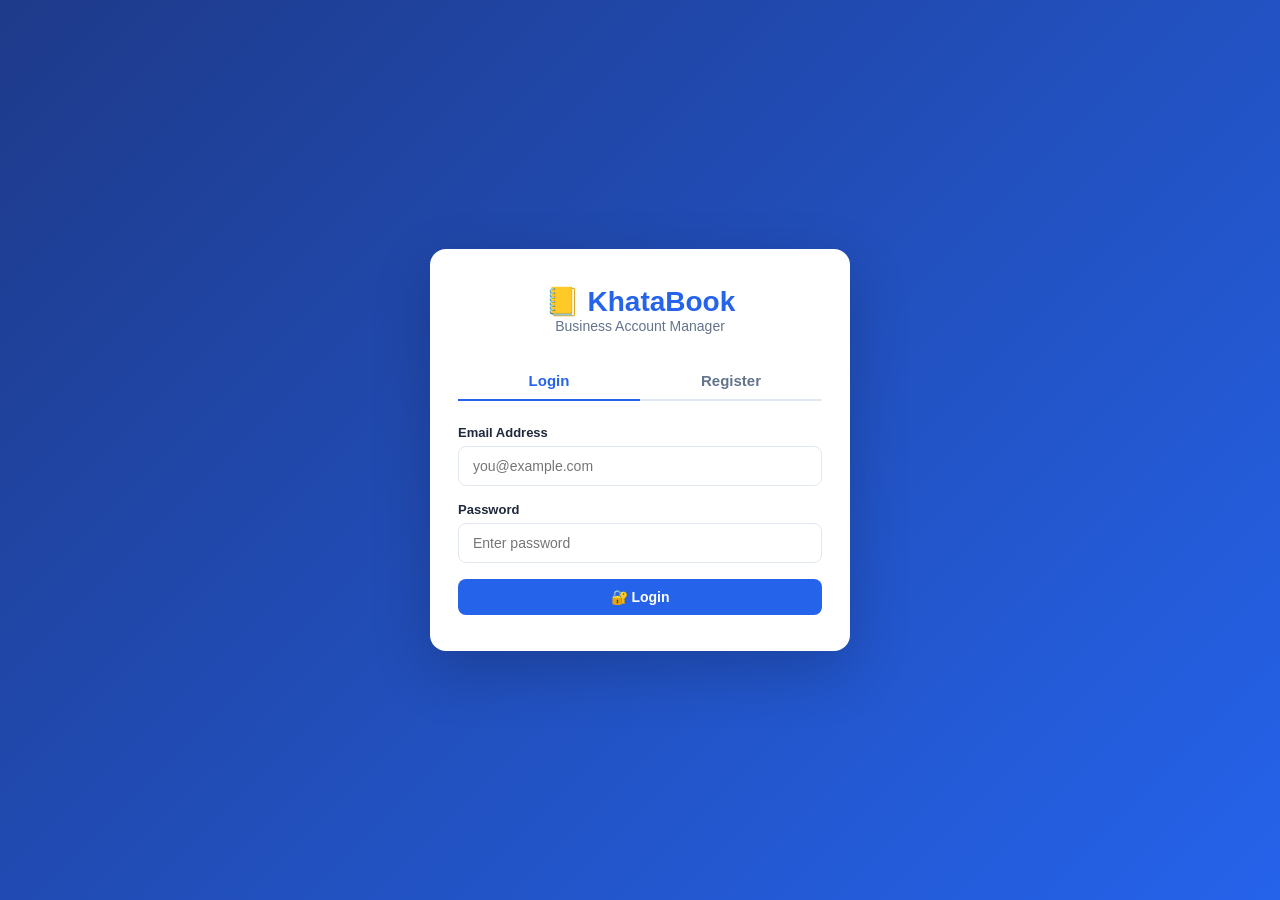
==== customers.html @ f9406e2f "Add files via upload" ====
<!DOCTYPE html>
<html lang="en">
<head>
  <meta charset="UTF-8"/>
  <meta name="viewport" content="width=device-width, initial-scale=1.0"/>
  <title>Customers – KhataBook</title>
  <link rel="stylesheet" href="styles.css"/>
</head>
<body>
<div class="sidebar-overlay" id="sidebarOverlay"></div>
<div class="layout">
  <aside class="sidebar" id="sidebar"></aside>
  <div class="main">
    <div class="topbar">
      <div style="display:flex;align-items:center;gap:10px">
        <button class="hamburger" id="hamburger">☰</button>
        <h1>👥 Customers</h1>
      </div>
      <button class="btn btn-primary btn-sm" onclick="openModal()">+ Add</button>
    </div>
    <div class="page-content">

      <div class="stats-grid" id="custStats"></div>

      <!-- Export -->
      <div class="export-bar">
        <button class="btn btn-outline btn-sm" onclick="doExportCSV()">📥 Export CSV</button>
        <button class="btn btn-outline btn-sm" onclick="doExportPDF()">🖨️ Print / PDF</button>
      </div>

      <!-- Filters -->
      <div class="filter-bar">
        <input type="text" id="searchFilter" oninput="renderCards()" placeholder="🔍 Search name / phone..." style="flex:1;min-width:160px"/>
        <select id="dateRange" onchange="renderCards()">
          <option value="all">All Time</option>
          <option value="7d">Last 7 Days</option>
          <option value="30d">Last 30 Days</option>
          <option value="month">This Month</option>
        </select>
        <select id="sortFilter" onchange="renderCards()">
          <option value="name">Sort: Name</option>
          <option value="date">Sort: Date</option>
          <option value="balance">Sort: Balance</option>
          <option value="score">Sort: Credit Score</option>
        </select>
      </div>

      <div id="custGrid" style="display:grid;grid-template-columns:repeat(auto-fill,minmax(280px,1fr));gap:14px"></div>
    </div>
  </div>
</div>
<nav class="bottom-nav" id="bottomNav"></nav>

<!-- Add/Edit Modal -->
<div class="modal-overlay hidden" id="modalOverlay">
  <div class="modal">
    <div class="modal-header">
      <h3 id="modalTitle">Add Customer</h3>
      <button class="modal-close" onclick="closeModal()">×</button>
    </div>
    <div class="form-group"><label>Full Name *</label><input type="text" id="fName" placeholder="Customer name"/></div>
    <div class="form-group"><label>Phone *</label><input type="tel" id="fPhone" placeholder="Mobile number"/></div>
    <div class="form-group"><label>Email</label><input type="email" id="fEmail" placeholder="email@example.com"/></div>
    <div class="form-group"><label>Address</label><textarea id="fAddress" rows="2" placeholder="Full address..."></textarea></div>
    <div class="form-group"><label>Opening Balance (₹)</label><input type="number" id="fBalance" placeholder="0" value="0"/></div>
    <div class="form-group">
      <label>Balance Type</label>
      <select id="fBalType">
        <option value="credit">Credit (Customer owes you)</option>
        <option value="debit">Debit (You owe customer)</option>
      </select>
    </div>
    <div class="form-group"><label>Notes</label><textarea id="fNote" rows="2" placeholder="Any remarks..."></textarea></div>
    <div style="display:flex;gap:10px;justify-content:flex-end">
      <button class="btn btn-outline" onclick="closeModal()">Cancel</button>
      <button class="btn btn-primary" onclick="saveCustomer()">Save</button>
    </div>
  </div>
</div>

<!-- View Modal -->
<div class="modal-overlay hidden" id="viewModalOverlay">
  <div class="modal" style="max-width:540px">
    <div class="modal-header">
      <h3>👤 Customer Details</h3>
      <button class="modal-close" onclick="closeViewModal()">×</button>
    </div>
    <div id="viewContent"></div>
  </div>
</div>

<script src="app.js"></script>
<script>
Auth.guard();
renderSidebar('customers.html');

let editId = null;
function getCustomers() { return DB.get('customers') || []; }

function openModal(id = null) {
  editId = id;
  document.getElementById('modalTitle').textContent = id ? 'Edit Customer' : 'Add Customer';
  if (id) {
    const c = getCustomers().find(c => c.id === id);
    document.getElementById('fName').value = c.name;
    document.getElementById('fPhone').value = c.phone;
    document.getElementById('fEmail').value = c.email || '';
    document.getElementById('fAddress').value = c.address || '';
    document.getElementById('fBalance').value = c.balance;
    document.getElementById('fBalType').value = c.balType;
    document.getElementById('fNote').value = c.note || '';
  } else {
    ['fName','fPhone','fEmail','fAddress','fNote'].forEach(i => document.getElementById(i).value = '');
    document.getElementById('fBalance').value = '0';
    document.getElementById('fBalType').value = 'credit';
  }
  document.getElementById('modalOverlay').classList.remove('hidden');
}
function closeModal() { document.getElementById('modalOverlay').classList.add('hidden'); editId = null; }

function saveCustomer() {
  const name = document.getElementById('fName').value.trim();
  const phone = document.getElementById('fPhone').value.trim();
  const email = document.getElementById('fEmail').value.trim();
  const address = document.getElementById('fAddress').value.trim();
  const balance = parseFloat(document.getElementById('fBalance').value) || 0;
  const balType = document.getElementById('fBalType').value;
  const note = document.getElementById('fNote').value.trim();
  if (!name || !phone) return alert('Name and phone are required.');
  let customers = getCustomers();
  if (editId) {
    customers = customers.map(c => c.id === editId ? { ...c, name, phone, email, address, balance, balType, note } : c);
  } else {
    customers.push({ id: uid(), name, phone, email, address, balance, balType, note, createdAt: new Date().toISOString() });
  }
  DB.set('customers', customers);
  closeModal();
  renderAll();
}

function deleteCustomer(id) {
  if (!confirm('Delete this customer?')) return;
  DB.set('customers', getCustomers().filter(c => c.id !== id));
  renderAll();
}

function openViewModal(id) {
  const c = getCustomers().find(c => c.id === id);
  const loans = (DB.get('loans') || []).filter(l => l.name.toLowerCase() === c.name.toLowerCase());
  const cs = calcCreditScore(c.id, c.name);

  document.getElementById('viewContent').innerHTML = `
    <div style="display:flex;align-items:center;gap:14px;margin-bottom:18px">
      <div style="width:56px;height:56px;border-radius:50%;background:var(--primary);display:flex;align-items:center;justify-content:center;font-size:22px;color:#fff;font-weight:700;flex-shrink:0">${c.name[0].toUpperCase()}</div>
      <div>
        <div style="font-size:19px;font-weight:700">${c.name}</div>
        <div style="color:var(--muted);font-size:13px">📞 ${c.phone}</div>
        ${c.email?`<div style="color:var(--muted);font-size:12px">✉️ ${c.email}</div>`:''}
      </div>
    </div>
    <div style="display:grid;grid-template-columns:1fr 1fr 1fr;gap:10px;margin-bottom:16px">
      <div style="background:var(--bg);padding:12px;border-radius:8px;text-align:center">
        <div style="font-size:11px;color:var(--muted)">Balance</div>
        <div style="font-size:16px;font-weight:700;color:${c.balType==='credit'?'var(--success)':'var(--danger)'}">${fmt(c.balance)}</div>
        <div style="font-size:10px;color:var(--muted)">${c.balType==='credit'?'Owes you':'You owe'}</div>
      </div>
      <div style="background:var(--bg);padding:12px;border-radius:8px;text-align:center">
        <div style="font-size:11px;color:var(--muted)">Loans</div>
        <div style="font-size:16px;font-weight:700;color:var(--primary)">${loans.length}</div>
        <div style="font-size:10px;color:var(--muted)">Records</div>
      </div>
      <div style="background:var(--bg);padding:12px;border-radius:8px;text-align:center">
        <div style="font-size:11px;color:var(--muted)">Credit Score</div>
        <div style="font-size:16px;font-weight:700;color:${cs.color}">${cs.score}</div>
        <div style="font-size:10px;color:${cs.color}">${cs.label}</div>
      </div>
    </div>
    ${c.address?`<div style="margin-bottom:12px;font-size:13px">📍 ${c.address}</div>`:''}
    ${c.note?`<div style="margin-bottom:12px;background:var(--bg);padding:10px;border-radius:8px;font-size:13px">📝 ${c.note}</div>`:''}
    ${loans.length?`
      <div style="font-weight:600;margin-bottom:8px;font-size:13px">🏦 Loan History</div>
      ${loans.map(l=>`<div style="display:flex;justify-content:space-between;padding:8px;background:var(--bg);border-radius:6px;margin-bottom:6px;font-size:13px">
        <span>${l.direction==='given'?'📤':'📥'} ${new Date(l.date).toLocaleDateString('en-IN')}</span>
        <span style="font-weight:600">${fmt(l.amount)}</span>
      </div>`).join('')}`:''}
    <div style="display:flex;gap:8px;margin-top:16px;flex-wrap:wrap">
      <button class="btn btn-primary btn-sm" onclick="closeViewModal();openModal('${c.id}')">✏️ Edit</button>
      ${c.phone?`<button class="btn btn-sm" style="background:#25d366;color:#fff" onclick="sendWhatsApp('${c.phone}','${c.name}',${c.balance})">💬 WhatsApp</button>`:''}
      <button class="btn btn-danger btn-sm" onclick="closeViewModal();deleteCustomer('${c.id}')">🗑️ Delete</button>
    </div>`;
  document.getElementById('viewModalOverlay').classList.remove('hidden');
}
function closeViewModal() { document.getElementById('viewModalOverlay').classList.add('hidden'); }

function doExportCSV() {
  const customers = getCustomers();
  exportCSV(
    ['Name','Phone','Email','Balance','Balance Type','Address','Note'],
    customers.map(c => [c.name, c.phone, c.email||'', c.balance, c.balType, c.address||'', c.note||'']),
    'customers.csv'
  );
}

function doExportPDF() {
  const customers = getCustomers();
  const rows = customers.map(c => `<tr>
    <td>${c.name}</td><td>${c.phone}</td>
    <td>₹${Number(c.balance).toLocaleString('en-IN')}</td>
    <td>${c.balType}</td>
    <td>${calcCreditScore(c.id,c.name).label}</td>
  </tr>`).join('');
  exportPDF('Customers Report', `<table><thead><tr><th>Name</th><th>Phone</th><th>Balance</th><th>Type</th><th>Credit</th></tr></thead><tbody>${rows}</tbody></table>`);
}

function renderStats() {
  const customers = getCustomers();
  const totalCredit = customers.filter(c=>c.balType==='credit').reduce((s,c)=>s+c.balance,0);
  const totalDebit = customers.filter(c=>c.balType==='debit').reduce((s,c)=>s+c.balance,0);
  document.getElementById('custStats').innerHTML = `
    <div class="stat-card"><div class="stat-icon blue">👥</div><div><div class="stat-label">Total Customers</div><div class="stat-value blue">${customers.length}</div></div></div>
    <div class="stat-card"><div class="stat-icon green">💰</div><div><div class="stat-label">Total Receivable</div><div class="stat-value green">${fmt(totalCredit)}</div></div></div>
    <div class="stat-card"><div class="stat-icon red">💸</div><div><div class="stat-label">Total Payable</div><div class="stat-value red">${fmt(totalDebit)}</div></div></div>`;
}

function renderCards() {
  const search = document.getElementById('searchFilter').value.toLowerCase();
  const sort = document.getElementById('sortFilter').value;
  const range = document.getElementById('dateRange').value;
  let customers = filterByDateRange(getCustomers(), 'createdAt', range)
    .filter(c => c.name.toLowerCase().includes(search) || c.phone.includes(search));

  if (sort === 'name') customers.sort((a,b) => a.name.localeCompare(b.name));
  else if (sort === 'date') customers.sort((a,b) => new Date(b.createdAt)-new Date(a.createdAt));
  else if (sort === 'balance') customers.sort((a,b) => b.balance-a.balance);
  else if (sort === 'score') customers.sort((a,b) => calcCreditScore(b.id,b.name).score - calcCreditScore(a.id,a.name).score);

  document.getElementById('custGrid').innerHTML = customers.length
    ? customers.map(c => {
        const cs = calcCreditScore(c.id, c.name);
        return `<div class="card" style="cursor:pointer" onclick="openViewModal('${c.id}')">
          <div class="card-body">
            <div style="display:flex;align-items:center;gap:12px;margin-bottom:12px">
              <div style="width:42px;height:42px;border-radius:50%;background:var(--primary);display:flex;align-items:center;justify-content:center;font-size:17px;color:#fff;font-weight:700;flex-shrink:0">${c.name[0].toUpperCase()}</div>
              <div style="flex:1;min-width:0">
                <div style="font-weight:700;font-size:14px;white-space:nowrap;overflow:hidden;text-overflow:ellipsis">${c.name}</div>
                <div style="color:var(--muted);font-size:12px">📞 ${c.phone}</div>
              </div>
              <span class="badge ${c.balType==='credit'?'badge-green':'badge-red'}">${c.balType==='credit'?'Credit':'Debit'}</span>
            </div>
            <div style="display:flex;justify-content:space-between;align-items:flex-end">
              <div>
                <div style="font-size:11px;color:var(--muted)">${c.balType==='credit'?'Owes You':'You Owe'}</div>
                <div style="font-size:17px;font-weight:700;color:${c.balType==='credit'?'var(--success)':'var(--danger)'}">${fmt(c.balance)}</div>
              </div>
              <div style="text-align:right">
                <div style="font-size:10px;color:var(--muted)">Credit Score</div>
                <div style="font-size:13px;font-weight:700;color:${cs.color}">${cs.score} · ${cs.label}</div>
                <div class="score-bar" style="width:80px"><div class="score-fill" style="width:${cs.score}%;background:${cs.color}"></div></div>
              </div>
            </div>
            <div style="display:flex;gap:6px;margin-top:10px" onclick="event.stopPropagation()">
              ${c.phone?`<button class="btn btn-sm" style="background:#25d366;color:#fff;flex:1" onclick="sendWhatsApp('${c.phone}','${c.name}',${c.balance})">💬</button>`:''}
              <button class="btn btn-outline btn-sm" style="flex:1" onclick="openModal('${c.id}')">✏️ Edit</button>
              <button class="btn btn-danger btn-sm" onclick="deleteCustomer('${c.id}')">🗑️</button>
            </div>
          </div>
        </div>`;
      }).join('')
    : '<div style="grid-column:1/-1;text-align:center;color:var(--muted);padding:40px">No customers found.</div>';
}

function renderAll() { renderStats(); renderCards(); }
renderAll();
</script>
</body>
</html>
---- styles.css ----
* { margin: 0; padding: 0; box-sizing: border-box; }

:root {
  --primary: #2563eb;
  --primary-dark: #1d4ed8;
  --success: #16a34a;
  --danger: #dc2626;
  --warning: #d97706;
  --bg: #f1f5f9;
  --card: #ffffff;
  --text: #1e293b;
  --muted: #64748b;
  --border: #e2e8f0;
  --sidebar-w: 240px;
  --bottom-nav-h: 64px;
}

body { font-family: 'Segoe UI', sans-serif; background: var(--bg); color: var(--text); }

/* ── AUTH ─────────────────────────────────────────────────────── */
.auth-wrapper {
  min-height: 100vh; display: flex; align-items: center;
  justify-content: center;
  background: linear-gradient(135deg, #1e3a8a 0%, #2563eb 100%);
  padding: 16px;
}
.auth-box {
  background: var(--card); border-radius: 16px; padding: 36px 28px;
  width: 100%; max-width: 420px; box-shadow: 0 20px 60px rgba(0,0,0,0.2);
}
.auth-box .logo { text-align: center; margin-bottom: 28px; }
.auth-box .logo h1 { font-size: 28px; color: var(--primary); }
.auth-box .logo p { color: var(--muted); font-size: 14px; }
.tab-btns { display: flex; border-bottom: 2px solid var(--border); margin-bottom: 24px; }
.tab-btn {
  flex: 1; padding: 10px; border: none; background: none;
  font-size: 15px; font-weight: 600; color: var(--muted); cursor: pointer;
}
.tab-btn.active { color: var(--primary); border-bottom: 2px solid var(--primary); margin-bottom: -2px; }

/* ── FORMS ────────────────────────────────────────────────────── */
.form-group { margin-bottom: 16px; }
.form-group label { display: block; font-size: 13px; font-weight: 600; margin-bottom: 6px; }
.form-group input, .form-group select, .form-group textarea {
  width: 100%; padding: 11px 14px; border: 1.5px solid var(--border);
  border-radius: 8px; font-size: 14px; transition: border 0.2s;
  -webkit-appearance: none; appearance: none;
}
.form-group input:focus, .form-group select:focus, .form-group textarea:focus {
  outline: none; border-color: var(--primary);
}

/* ── BUTTONS ──────────────────────────────────────────────────── */
.btn {
  display: inline-flex; align-items: center; gap: 6px;
  padding: 10px 18px; border: none; border-radius: 8px;
  font-size: 14px; font-weight: 600; cursor: pointer; transition: all 0.2s;
  white-space: nowrap;
}
.btn-primary { background: var(--primary); color: #fff; }
.btn-primary:hover { background: var(--primary-dark); }
.btn-success { background: var(--success); color: #fff; }
.btn-danger { background: var(--danger); color: #fff; }
.btn-warning { background: var(--warning); color: #fff; }
.btn-outline { background: transparent; border: 1.5px solid var(--border); color: var(--text); }
.btn-outline:hover { background: var(--bg); }
.btn-full { width: 100%; justify-content: center; }
.btn-sm { padding: 6px 10px; font-size: 12px; }

/* ── LAYOUT ───────────────────────────────────────────────────── */
.layout { display: flex; min-height: 100vh; }

/* Sidebar — desktop */
.sidebar {
  width: var(--sidebar-w); background: #1e293b; color: #fff;
  display: flex; flex-direction: column;
  position: fixed; height: 100vh; z-index: 100;
  transition: transform 0.3s;
}
.sidebar-logo { padding: 22px 20px; border-bottom: 1px solid #334155; }
.sidebar-logo h2 { font-size: 20px; color: #60a5fa; }
.sidebar-logo p { font-size: 11px; color: #94a3b8; margin-top: 2px; }
.sidebar-nav { flex: 1; padding: 16px 0; overflow-y: auto; }
.nav-item {
  display: flex; align-items: center; gap: 12px;
  padding: 13px 20px; color: #94a3b8; text-decoration: none;
  font-size: 14px; font-weight: 500; transition: all 0.2s;
}
.nav-item:hover, .nav-item.active { background: #334155; color: #fff; }
.nav-item.active { border-left: 3px solid #60a5fa; }
.sidebar-footer { padding: 16px 20px; border-top: 1px solid #334155; }
.user-info { display: flex; align-items: center; gap: 10px; }
.user-avatar {
  width: 36px; height: 36px; border-radius: 50%;
  background: var(--primary); display: flex; align-items: center;
  justify-content: center; font-weight: 700; font-size: 14px; flex-shrink: 0;
}
.user-name { font-size: 13px; font-weight: 600; }
.user-email { font-size: 11px; color: #94a3b8; }
.logout-btn {
  margin-top: 10px; width: 100%; padding: 9px; background: #dc2626;
  color: #fff; border: none; border-radius: 6px; cursor: pointer; font-size: 13px; font-weight: 600;
}

/* Sidebar overlay (mobile) */
.sidebar-overlay {
  display: none; position: fixed; inset: 0;
  background: rgba(0,0,0,0.5); z-index: 99;
}
.sidebar-overlay.show { display: block; }

/* Main content */
.main { margin-left: var(--sidebar-w); flex: 1; min-width: 0; }

/* Topbar */
.topbar {
  background: var(--card); padding: 14px 24px;
  border-bottom: 1px solid var(--border);
  display: flex; align-items: center; justify-content: space-between;
  position: sticky; top: 0; z-index: 50; gap: 12px;
}
.topbar h1 { font-size: 19px; font-weight: 700; }
.topbar-right { display: flex; align-items: center; gap: 8px; }
.hamburger {
  display: none; background: none; border: none;
  font-size: 22px; cursor: pointer; padding: 4px;
}
.page-content { padding: 20px 24px; padding-bottom: 80px; }

/* ── STATS ────────────────────────────────────────────────────── */
.stats-grid {
  display: grid;
  grid-template-columns: repeat(auto-fit, minmax(180px, 1fr));
  gap: 16px; margin-bottom: 24px;
}
.stat-card {
  background: var(--card); border-radius: 12px; padding: 18px;
  border: 1px solid var(--border); display: flex; align-items: center; gap: 14px;
}
.stat-icon {
  width: 46px; height: 46px; border-radius: 12px;
  display: flex; align-items: center; justify-content: center; font-size: 20px; flex-shrink: 0;
}
.stat-icon.green { background: #dcfce7; }
.stat-icon.red { background: #fee2e2; }
.stat-icon.blue { background: #dbeafe; }
.stat-icon.orange { background: #ffedd5; }
.stat-icon.purple { background: #ede9fe; }
.stat-label { font-size: 12px; color: var(--muted); font-weight: 500; }
.stat-value { font-size: 20px; font-weight: 700; margin-top: 2px; }
.stat-value.green { color: var(--success); }
.stat-value.red { color: var(--danger); }
.stat-value.blue { color: var(--primary); }
.stat-value.orange { color: var(--warning); }
.stat-value.purple { color: #7c3aed; }

/* ── CARDS / TABLE ────────────────────────────────────────────── */
.card { background: var(--card); border-radius: 12px; border: 1px solid var(--border); overflow: hidden; }
.card-header {
  padding: 14px 18px; border-bottom: 1px solid var(--border);
  display: flex; align-items: center; justify-content: space-between; flex-wrap: wrap; gap: 8px;
}
.card-header h3 { font-size: 15px; font-weight: 700; }
.card-body { padding: 18px; }
table { width: 100%; border-collapse: collapse; }
th { padding: 10px 14px; text-align: left; font-size: 12px; font-weight: 600; color: var(--muted); background: var(--bg); }
td { padding: 11px 14px; font-size: 13px; border-top: 1px solid var(--border); vertical-align: middle; }
tr:hover td { background: #f8fafc; }

/* ── BADGES ───────────────────────────────────────────────────── */
.badge {
  display: inline-block; padding: 3px 9px; border-radius: 20px;
  font-size: 11px; font-weight: 600;
}
.badge-green { background: #dcfce7; color: #16a34a; }
.badge-red { background: #fee2e2; color: #dc2626; }
.badge-blue { background: #dbeafe; color: #2563eb; }
.badge-orange { background: #ffedd5; color: #d97706; }
.badge-purple { background: #ede9fe; color: #7c3aed; }

/* ── MODAL ────────────────────────────────────────────────────── */
.modal-overlay {
  position: fixed; inset: 0; background: rgba(0,0,0,0.5);
  display: flex; align-items: flex-end; justify-content: center; z-index: 200;
}
.modal-overlay.hidden { display: none; }
.modal {
  background: var(--card); border-radius: 20px 20px 0 0; padding: 24px 24px 32px;
  width: 100%; max-width: 520px; max-height: 92vh; overflow-y: auto;
}
.modal-header { display: flex; align-items: center; justify-content: space-between; margin-bottom: 18px; }
.modal-header h3 { font-size: 17px; font-weight: 700; }
.modal-close { background: none; border: none; font-size: 24px; cursor: pointer; color: var(--muted); line-height: 1; }

/* ── CHARTS ───────────────────────────────────────────────────── */
.charts-grid { display: grid; grid-template-columns: 1fr 1fr; gap: 16px; margin-bottom: 24px; }
.chart-card { background: var(--card); border-radius: 12px; border: 1px solid var(--border); padding: 18px; }
.chart-card h3 { font-size: 14px; font-weight: 700; margin-bottom: 14px; }
canvas { max-height: 240px; }

/* ── FILTER BAR ───────────────────────────────────────────────── */
.filter-bar { display: flex; gap: 10px; margin-bottom: 18px; flex-wrap: wrap; align-items: center; }
.filter-bar select, .filter-bar input {
  padding: 9px 12px; border: 1.5px solid var(--border);
  border-radius: 8px; font-size: 13px; background: var(--card);
}

/* ── ALERTS ───────────────────────────────────────────────────── */
.alert { padding: 10px 14px; border-radius: 8px; font-size: 13px; margin-bottom: 14px; }
.alert-error { background: #fee2e2; color: #dc2626; }
.alert-success { background: #dcfce7; color: #16a34a; }

/* ── CREDIT SCORE ─────────────────────────────────────────────── */
.score-bar { height: 8px; border-radius: 4px; background: var(--border); overflow: hidden; margin-top: 4px; }
.score-fill { height: 100%; border-radius: 4px; transition: width 0.4s; }

/* ── BOTTOM NAV (mobile only) ─────────────────────────────────── */
.bottom-nav {
  display: none;
  position: fixed; bottom: 0; left: 0; right: 0;
  height: var(--bottom-nav-h); background: #1e293b;
  z-index: 100; border-top: 1px solid #334155;
}
.bottom-nav-inner {
  display: flex; height: 100%;
}
.bottom-nav-item {
  flex: 1; display: flex; flex-direction: column; align-items: center;
  justify-content: center; gap: 3px; color: #94a3b8;
  text-decoration: none; font-size: 10px; font-weight: 600;
  transition: color 0.2s; padding: 6px 0;
}
.bottom-nav-item.active { color: #60a5fa; }
.bottom-nav-item span:first-child { font-size: 20px; }

/* ── INSIGHT CARDS ────────────────────────────────────────────── */
.insight-grid { display: grid; grid-template-columns: repeat(auto-fit, minmax(260px, 1fr)); gap: 16px; margin-bottom: 24px; }
.insight-card {
  background: var(--card); border-radius: 12px; border: 1px solid var(--border);
  padding: 16px; display: flex; flex-direction: column; gap: 8px;
}
.insight-card h4 { font-size: 13px; font-weight: 700; color: var(--muted); }
.insight-item { display: flex; justify-content: space-between; align-items: center; font-size: 13px; padding: 6px 0; border-bottom: 1px solid var(--border); }
.insight-item:last-child { border-bottom: none; }

/* ── EXPORT BUTTONS ───────────────────────────────────────────── */
.export-bar { display: flex; gap: 8px; margin-bottom: 16px; flex-wrap: wrap; }

/* ═══════════════════════════════════════════════════════════════
   RESPONSIVE — MOBILE
═══════════════════════════════════════════════════════════════ */
@media (max-width: 768px) {
  /* Hide desktop sidebar */
  .sidebar { transform: translateX(-100%); }
  .sidebar.open { transform: translateX(0); }

  /* Show hamburger */
  .hamburger { display: block; }

  /* Main takes full width */
  .main { margin-left: 0; }

  /* Show bottom nav */
  .bottom-nav { display: block; }

  /* Page content above bottom nav */
  .page-content { padding: 16px; padding-bottom: calc(var(--bottom-nav-h) + 16px); }

  /* Topbar compact */
  .topbar { padding: 12px 16px; }
  .topbar h1 { font-size: 17px; }

  /* Stats 2 columns */
  .stats-grid { grid-template-columns: 1fr 1fr; gap: 10px; }
  .stat-card { padding: 12px; gap: 10px; }
  .stat-icon { width: 38px; height: 38px; font-size: 16px; }
  .stat-value { font-size: 16px; }

  /* Charts stack */
  .charts-grid { grid-template-columns: 1fr; }

  /* Modal full bottom sheet */
  .modal { border-radius: 20px 20px 0 0; max-height: 88vh; }

  /* Table scroll */
  .table-wrap { overflow-x: auto; -webkit-overflow-scrolling: touch; }

  /* Filter bar wrap */
  .filter-bar { gap: 8px; }
  .filter-bar select, .filter-bar input { font-size: 12px; padding: 8px 10px; }

  /* Auth box */
  .auth-box { padding: 28px 20px; }

  /* Insight grid */
  .insight-grid { grid-template-columns: 1fr; }

  /* Card header wrap */
  .card-header { flex-direction: column; align-items: flex-start; }
}

@media (max-width: 400px) {
  .stats-grid { grid-template-columns: 1fr; }
  .btn-sm { padding: 5px 8px; font-size: 11px; }
}
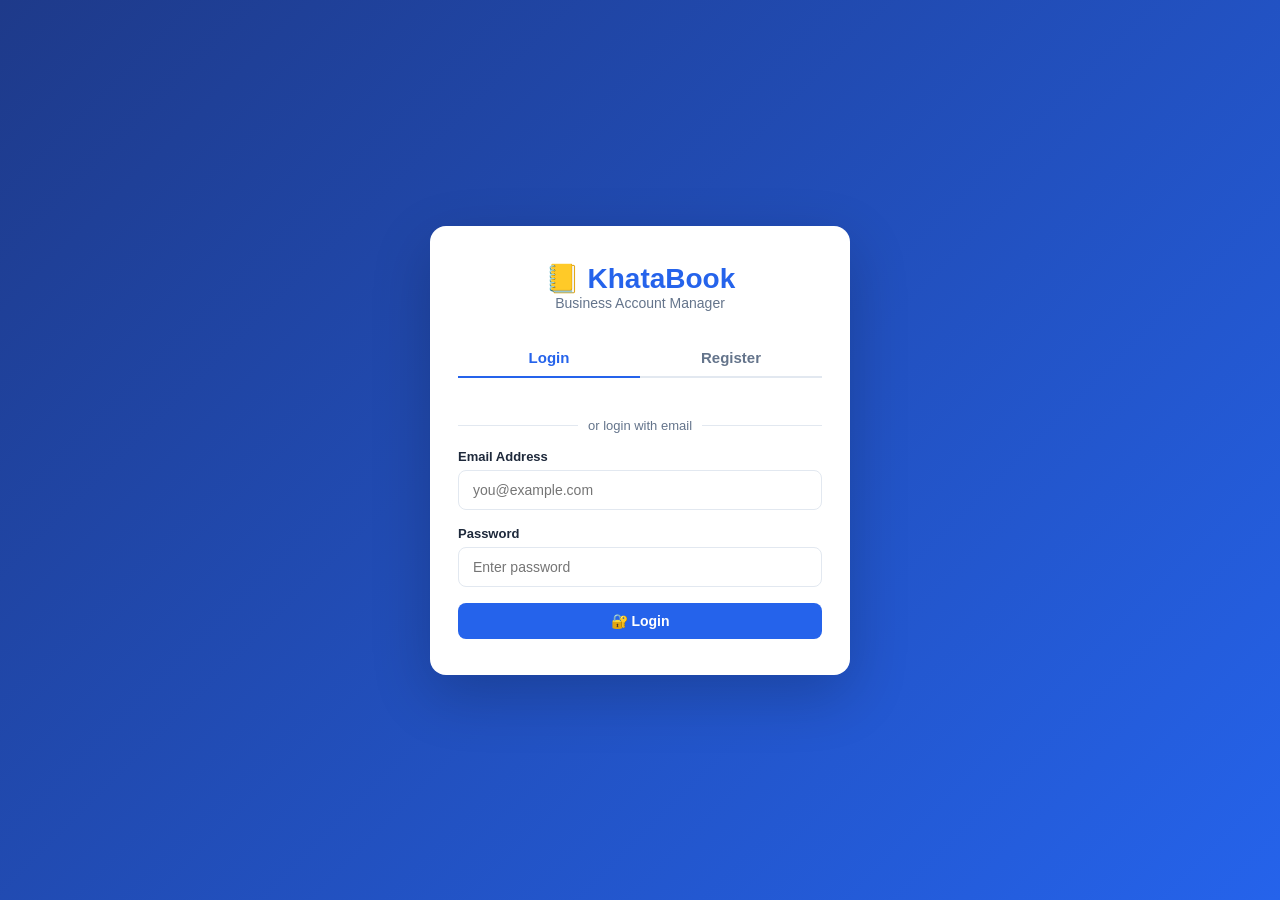
==== commit ba27753c: "Add files via upload" ====
--- a/customers.html
+++ b/customers.html
@@ -1,276 +1,277 @@
-<!DOCTYPE html>
-<html lang="en">
-<head>
-  <meta charset="UTF-8"/>
-  <meta name="viewport" content="width=device-width, initial-scale=1.0"/>
-  <title>Customers – KhataBook</title>
-  <link rel="stylesheet" href="styles.css"/>
-</head>
-<body>
-<div class="sidebar-overlay" id="sidebarOverlay"></div>
-<div class="layout">
-  <aside class="sidebar" id="sidebar"></aside>
-  <div class="main">
-    <div class="topbar">
-      <div style="display:flex;align-items:center;gap:10px">
-        <button class="hamburger" id="hamburger">☰</button>
-        <h1>👥 Customers</h1>
-      </div>
-      <button class="btn btn-primary btn-sm" onclick="openModal()">+ Add</button>
-    </div>
-    <div class="page-content">
-
-      <div class="stats-grid" id="custStats"></div>
-
-      <!-- Export -->
-      <div class="export-bar">
-        <button class="btn btn-outline btn-sm" onclick="doExportCSV()">📥 Export CSV</button>
-        <button class="btn btn-outline btn-sm" onclick="doExportPDF()">🖨️ Print / PDF</button>
-      </div>
-
-      <!-- Filters -->
-      <div class="filter-bar">
-        <input type="text" id="searchFilter" oninput="renderCards()" placeholder="🔍 Search name / phone..." style="flex:1;min-width:160px"/>
-        <select id="dateRange" onchange="renderCards()">
-          <option value="all">All Time</option>
-          <option value="7d">Last 7 Days</option>
-          <option value="30d">Last 30 Days</option>
-          <option value="month">This Month</option>
-        </select>
-        <select id="sortFilter" onchange="renderCards()">
-          <option value="name">Sort: Name</option>
-          <option value="date">Sort: Date</option>
-          <option value="balance">Sort: Balance</option>
-          <option value="score">Sort: Credit Score</option>
-        </select>
-      </div>
-
-      <div id="custGrid" style="display:grid;grid-template-columns:repeat(auto-fill,minmax(280px,1fr));gap:14px"></div>
-    </div>
-  </div>
-</div>
-<nav class="bottom-nav" id="bottomNav"></nav>
-
-<!-- Add/Edit Modal -->
-<div class="modal-overlay hidden" id="modalOverlay">
-  <div class="modal">
-    <div class="modal-header">
-      <h3 id="modalTitle">Add Customer</h3>
-      <button class="modal-close" onclick="closeModal()">×</button>
-    </div>
-    <div class="form-group"><label>Full Name *</label><input type="text" id="fName" placeholder="Customer name"/></div>
-    <div class="form-group"><label>Phone *</label><input type="tel" id="fPhone" placeholder="Mobile number"/></div>
-    <div class="form-group"><label>Email</label><input type="email" id="fEmail" placeholder="email@example.com"/></div>
-    <div class="form-group"><label>Address</label><textarea id="fAddress" rows="2" placeholder="Full address..."></textarea></div>
-    <div class="form-group"><label>Opening Balance (₹)</label><input type="number" id="fBalance" placeholder="0" value="0"/></div>
-    <div class="form-group">
-      <label>Balance Type</label>
-      <select id="fBalType">
-        <option value="credit">Credit (Customer owes you)</option>
-        <option value="debit">Debit (You owe customer)</option>
-      </select>
-    </div>
-    <div class="form-group"><label>Notes</label><textarea id="fNote" rows="2" placeholder="Any remarks..."></textarea></div>
-    <div style="display:flex;gap:10px;justify-content:flex-end">
-      <button class="btn btn-outline" onclick="closeModal()">Cancel</button>
-      <button class="btn btn-primary" onclick="saveCustomer()">Save</button>
-    </div>
-  </div>
-</div>
-
-<!-- View Modal -->
-<div class="modal-overlay hidden" id="viewModalOverlay">
-  <div class="modal" style="max-width:540px">
-    <div class="modal-header">
-      <h3>👤 Customer Details</h3>
-      <button class="modal-close" onclick="closeViewModal()">×</button>
-    </div>
-    <div id="viewContent"></div>
-  </div>
-</div>
-
-<script src="app.js"></script>
-<script>
-Auth.guard();
-renderSidebar('customers.html');
-
-let editId = null;
-function getCustomers() { return DB.get('customers') || []; }
-
-function openModal(id = null) {
-  editId = id;
-  document.getElementById('modalTitle').textContent = id ? 'Edit Customer' : 'Add Customer';
-  if (id) {
-    const c = getCustomers().find(c => c.id === id);
-    document.getElementById('fName').value = c.name;
-    document.getElementById('fPhone').value = c.phone;
-    document.getElementById('fEmail').value = c.email || '';
-    document.getElementById('fAddress').value = c.address || '';
-    document.getElementById('fBalance').value = c.balance;
-    document.getElementById('fBalType').value = c.balType;
-    document.getElementById('fNote').value = c.note || '';
-  } else {
-    ['fName','fPhone','fEmail','fAddress','fNote'].forEach(i => document.getElementById(i).value = '');
-    document.getElementById('fBalance').value = '0';
-    document.getElementById('fBalType').value = 'credit';
-  }
-  document.getElementById('modalOverlay').classList.remove('hidden');
-}
-function closeModal() { document.getElementById('modalOverlay').classList.add('hidden'); editId = null; }
-
-function saveCustomer() {
-  const name = document.getElementById('fName').value.trim();
-  const phone = document.getElementById('fPhone').value.trim();
-  const email = document.getElementById('fEmail').value.trim();
-  const address = document.getElementById('fAddress').value.trim();
-  const balance = parseFloat(document.getElementById('fBalance').value) || 0;
-  const balType = document.getElementById('fBalType').value;
-  const note = document.getElementById('fNote').value.trim();
-  if (!name || !phone) return alert('Name and phone are required.');
-  let customers = getCustomers();
-  if (editId) {
-    customers = customers.map(c => c.id === editId ? { ...c, name, phone, email, address, balance, balType, note } : c);
-  } else {
-    customers.push({ id: uid(), name, phone, email, address, balance, balType, note, createdAt: new Date().toISOString() });
-  }
-  DB.set('customers', customers);
-  closeModal();
-  renderAll();
-}
-
-function deleteCustomer(id) {
-  if (!confirm('Delete this customer?')) return;
-  DB.set('customers', getCustomers().filter(c => c.id !== id));
-  renderAll();
-}
-
-function openViewModal(id) {
-  const c = getCustomers().find(c => c.id === id);
-  const loans = (DB.get('loans') || []).filter(l => l.name.toLowerCase() === c.name.toLowerCase());
-  const cs = calcCreditScore(c.id, c.name);
-
-  document.getElementById('viewContent').innerHTML = `
-    <div style="display:flex;align-items:center;gap:14px;margin-bottom:18px">
-      <div style="width:56px;height:56px;border-radius:50%;background:var(--primary);display:flex;align-items:center;justify-content:center;font-size:22px;color:#fff;font-weight:700;flex-shrink:0">${c.name[0].toUpperCase()}</div>
-      <div>
-        <div style="font-size:19px;font-weight:700">${c.name}</div>
-        <div style="color:var(--muted);font-size:13px">📞 ${c.phone}</div>
-        ${c.email?`<div style="color:var(--muted);font-size:12px">✉️ ${c.email}</div>`:''}
-      </div>
-    </div>
-    <div style="display:grid;grid-template-columns:1fr 1fr 1fr;gap:10px;margin-bottom:16px">
-      <div style="background:var(--bg);padding:12px;border-radius:8px;text-align:center">
-        <div style="font-size:11px;color:var(--muted)">Balance</div>
-        <div style="font-size:16px;font-weight:700;color:${c.balType==='credit'?'var(--success)':'var(--danger)'}">${fmt(c.balance)}</div>
-        <div style="font-size:10px;color:var(--muted)">${c.balType==='credit'?'Owes you':'You owe'}</div>
-      </div>
-      <div style="background:var(--bg);padding:12px;border-radius:8px;text-align:center">
-        <div style="font-size:11px;color:var(--muted)">Loans</div>
-        <div style="font-size:16px;font-weight:700;color:var(--primary)">${loans.length}</div>
-        <div style="font-size:10px;color:var(--muted)">Records</div>
-      </div>
-      <div style="background:var(--bg);padding:12px;border-radius:8px;text-align:center">
-        <div style="font-size:11px;color:var(--muted)">Credit Score</div>
-        <div style="font-size:16px;font-weight:700;color:${cs.color}">${cs.score}</div>
-        <div style="font-size:10px;color:${cs.color}">${cs.label}</div>
-      </div>
-    </div>
-    ${c.address?`<div style="margin-bottom:12px;font-size:13px">📍 ${c.address}</div>`:''}
-    ${c.note?`<div style="margin-bottom:12px;background:var(--bg);padding:10px;border-radius:8px;font-size:13px">📝 ${c.note}</div>`:''}
-    ${loans.length?`
-      <div style="font-weight:600;margin-bottom:8px;font-size:13px">🏦 Loan History</div>
-      ${loans.map(l=>`<div style="display:flex;justify-content:space-between;padding:8px;background:var(--bg);border-radius:6px;margin-bottom:6px;font-size:13px">
-        <span>${l.direction==='given'?'📤':'📥'} ${new Date(l.date).toLocaleDateString('en-IN')}</span>
-        <span style="font-weight:600">${fmt(l.amount)}</span>
-      </div>`).join('')}`:''}
-    <div style="display:flex;gap:8px;margin-top:16px;flex-wrap:wrap">
-      <button class="btn btn-primary btn-sm" onclick="closeViewModal();openModal('${c.id}')">✏️ Edit</button>
-      ${c.phone?`<button class="btn btn-sm" style="background:#25d366;color:#fff" onclick="sendWhatsApp('${c.phone}','${c.name}',${c.balance})">💬 WhatsApp</button>`:''}
-      <button class="btn btn-danger btn-sm" onclick="closeViewModal();deleteCustomer('${c.id}')">🗑️ Delete</button>
-    </div>`;
-  document.getElementById('viewModalOverlay').classList.remove('hidden');
-}
-function closeViewModal() { document.getElementById('viewModalOverlay').classList.add('hidden'); }
-
-function doExportCSV() {
-  const customers = getCustomers();
-  exportCSV(
-    ['Name','Phone','Email','Balance','Balance Type','Address','Note'],
-    customers.map(c => [c.name, c.phone, c.email||'', c.balance, c.balType, c.address||'', c.note||'']),
-    'customers.csv'
-  );
-}
-
-function doExportPDF() {
-  const customers = getCustomers();
-  const rows = customers.map(c => `<tr>
-    <td>${c.name}</td><td>${c.phone}</td>
-    <td>₹${Number(c.balance).toLocaleString('en-IN')}</td>
-    <td>${c.balType}</td>
-    <td>${calcCreditScore(c.id,c.name).label}</td>
-  </tr>`).join('');
-  exportPDF('Customers Report', `<table><thead><tr><th>Name</th><th>Phone</th><th>Balance</th><th>Type</th><th>Credit</th></tr></thead><tbody>${rows}</tbody></table>`);
-}
-
-function renderStats() {
-  const customers = getCustomers();
-  const totalCredit = customers.filter(c=>c.balType==='credit').reduce((s,c)=>s+c.balance,0);
-  const totalDebit = customers.filter(c=>c.balType==='debit').reduce((s,c)=>s+c.balance,0);
-  document.getElementById('custStats').innerHTML = `
-    <div class="stat-card"><div class="stat-icon blue">👥</div><div><div class="stat-label">Total Customers</div><div class="stat-value blue">${customers.length}</div></div></div>
-    <div class="stat-card"><div class="stat-icon green">💰</div><div><div class="stat-label">Total Receivable</div><div class="stat-value green">${fmt(totalCredit)}</div></div></div>
-    <div class="stat-card"><div class="stat-icon red">💸</div><div><div class="stat-label">Total Payable</div><div class="stat-value red">${fmt(totalDebit)}</div></div></div>`;
-}
-
-function renderCards() {
-  const search = document.getElementById('searchFilter').value.toLowerCase();
-  const sort = document.getElementById('sortFilter').value;
-  const range = document.getElementById('dateRange').value;
-  let customers = filterByDateRange(getCustomers(), 'createdAt', range)
-    .filter(c => c.name.toLowerCase().includes(search) || c.phone.includes(search));
-
-  if (sort === 'name') customers.sort((a,b) => a.name.localeCompare(b.name));
-  else if (sort === 'date') customers.sort((a,b) => new Date(b.createdAt)-new Date(a.createdAt));
-  else if (sort === 'balance') customers.sort((a,b) => b.balance-a.balance);
-  else if (sort === 'score') customers.sort((a,b) => calcCreditScore(b.id,b.name).score - calcCreditScore(a.id,a.name).score);
-
-  document.getElementById('custGrid').innerHTML = customers.length
-    ? customers.map(c => {
-        const cs = calcCreditScore(c.id, c.name);
-        return `<div class="card" style="cursor:pointer" onclick="openViewModal('${c.id}')">
-          <div class="card-body">
-            <div style="display:flex;align-items:center;gap:12px;margin-bottom:12px">
-              <div style="width:42px;height:42px;border-radius:50%;background:var(--primary);display:flex;align-items:center;justify-content:center;font-size:17px;color:#fff;font-weight:700;flex-shrink:0">${c.name[0].toUpperCase()}</div>
-              <div style="flex:1;min-width:0">
-                <div style="font-weight:700;font-size:14px;white-space:nowrap;overflow:hidden;text-overflow:ellipsis">${c.name}</div>
-                <div style="color:var(--muted);font-size:12px">📞 ${c.phone}</div>
-              </div>
-              <span class="badge ${c.balType==='credit'?'badge-green':'badge-red'}">${c.balType==='credit'?'Credit':'Debit'}</span>
-            </div>
-            <div style="display:flex;justify-content:space-between;align-items:flex-end">
-              <div>
-                <div style="font-size:11px;color:var(--muted)">${c.balType==='credit'?'Owes You':'You Owe'}</div>
-                <div style="font-size:17px;font-weight:700;color:${c.balType==='credit'?'var(--success)':'var(--danger)'}">${fmt(c.balance)}</div>
-              </div>
-              <div style="text-align:right">
-                <div style="font-size:10px;color:var(--muted)">Credit Score</div>
-                <div style="font-size:13px;font-weight:700;color:${cs.color}">${cs.score} · ${cs.label}</div>
-                <div class="score-bar" style="width:80px"><div class="score-fill" style="width:${cs.score}%;background:${cs.color}"></div></div>
-              </div>
-            </div>
-            <div style="display:flex;gap:6px;margin-top:10px" onclick="event.stopPropagation()">
-              ${c.phone?`<button class="btn btn-sm" style="background:#25d366;color:#fff;flex:1" onclick="sendWhatsApp('${c.phone}','${c.name}',${c.balance})">💬</button>`:''}
-              <button class="btn btn-outline btn-sm" style="flex:1" onclick="openModal('${c.id}')">✏️ Edit</button>
-              <button class="btn btn-danger btn-sm" onclick="deleteCustomer('${c.id}')">🗑️</button>
-            </div>
-          </div>
-        </div>`;
-      }).join('')
-    : '<div style="grid-column:1/-1;text-align:center;color:var(--muted);padding:40px">No customers found.</div>';
-}
-
-function renderAll() { renderStats(); renderCards(); }
-renderAll();
-</script>
-</body>
-</html>
+<!DOCTYPE html>
+<html lang="en">
+<head>
+  <meta charset="UTF-8"/>
+  <meta name="viewport" content="width=device-width, initial-scale=1.0"/>
+  <title>Customers – KhataBook</title>
+  <link rel="stylesheet" href="styles.css"/>
+</head>
+<body>
+<div class="sidebar-overlay" id="sidebarOverlay"></div>
+<div class="layout">
+  <aside class="sidebar" id="sidebar"></aside>
+  <div class="main">
+    <div class="topbar">
+      <div style="display:flex;align-items:center;gap:10px">
+        <button class="hamburger" id="hamburger">☰</button>
+        <h1>👥 Customers</h1>
+      </div>
+      <button class="btn btn-primary btn-sm" onclick="openModal()">+ Add</button>
+    </div>
+    <div class="page-content">
+
+      <div class="stats-grid" id="custStats"></div>
+
+      <!-- Export -->
+      <div class="export-bar">
+        <button class="btn btn-outline btn-sm" onclick="doExportCSV()">📥 Export CSV</button>
+        <button class="btn btn-outline btn-sm" onclick="doExportPDF()">🖨️ Print / PDF</button>
+      </div>
+
+      <!-- Filters -->
+      <div class="filter-bar">
+        <input type="text" id="searchFilter" oninput="renderCards()" placeholder="🔍 Search name / phone..." style="flex:1;min-width:160px"/>
+        <select id="dateRange" onchange="renderCards()">
+          <option value="all">All Time</option>
+          <option value="7d">Last 7 Days</option>
+          <option value="30d">Last 30 Days</option>
+          <option value="month">This Month</option>
+        </select>
+        <select id="sortFilter" onchange="renderCards()">
+          <option value="name">Sort: Name</option>
+          <option value="date">Sort: Date</option>
+          <option value="balance">Sort: Balance</option>
+          <option value="score">Sort: Credit Score</option>
+        </select>
+      </div>
+
+      <div id="custGrid" style="display:grid;grid-template-columns:repeat(auto-fill,minmax(280px,1fr));gap:14px"></div>
+    </div>
+  </div>
+</div>
+<nav class="bottom-nav" id="bottomNav"></nav>
+
+<!-- Add/Edit Modal -->
+<div class="modal-overlay hidden" id="modalOverlay">
+  <div class="modal">
+    <div class="modal-header">
+      <h3 id="modalTitle">Add Customer</h3>
+      <button class="modal-close" onclick="closeModal()">×</button>
+    </div>
+    <div class="form-group"><label>Full Name *</label><input type="text" id="fName" placeholder="Customer name"/></div>
+    <div class="form-group"><label>Phone *</label><input type="tel" id="fPhone" placeholder="Mobile number"/></div>
+    <div class="form-group"><label>Email</label><input type="email" id="fEmail" placeholder="email@example.com"/></div>
+    <div class="form-group"><label>Address</label><textarea id="fAddress" rows="2" placeholder="Full address..."></textarea></div>
+    <div class="form-group"><label>Opening Balance (₹)</label><input type="number" id="fBalance" placeholder="0" value="0"/></div>
+    <div class="form-group">
+      <label>Balance Type</label>
+      <select id="fBalType">
+        <option value="credit">Credit (Customer owes you)</option>
+        <option value="debit">Debit (You owe customer)</option>
+      </select>
+    </div>
+    <div class="form-group"><label>Notes</label><textarea id="fNote" rows="2" placeholder="Any remarks..."></textarea></div>
+    <div style="display:flex;gap:10px;justify-content:flex-end">
+      <button class="btn btn-outline" onclick="closeModal()">Cancel</button>
+      <button class="btn btn-primary" onclick="saveCustomer()">Save</button>
+    </div>
+  </div>
+</div>
+
+<!-- View Modal -->
+<div class="modal-overlay hidden" id="viewModalOverlay">
+  <div class="modal" style="max-width:540px">
+    <div class="modal-header">
+      <h3>👤 Customer Details</h3>
+      <button class="modal-close" onclick="closeViewModal()">×</button>
+    </div>
+    <div id="viewContent"></div>
+  </div>
+</div>
+
+<script src="app.js"></script>
+<script>
+Auth.guard();
+initDarkMode();
+renderSidebar('customers.html');
+
+let editId = null;
+function getCustomers() { return DB.get('customers') || []; }
+
+function openModal(id = null) {
+  editId = id;
+  document.getElementById('modalTitle').textContent = id ? 'Edit Customer' : 'Add Customer';
+  if (id) {
+    const c = getCustomers().find(c => c.id === id);
+    document.getElementById('fName').value = c.name;
+    document.getElementById('fPhone').value = c.phone;
+    document.getElementById('fEmail').value = c.email || '';
+    document.getElementById('fAddress').value = c.address || '';
+    document.getElementById('fBalance').value = c.balance;
+    document.getElementById('fBalType').value = c.balType;
+    document.getElementById('fNote').value = c.note || '';
+  } else {
+    ['fName','fPhone','fEmail','fAddress','fNote'].forEach(i => document.getElementById(i).value = '');
+    document.getElementById('fBalance').value = '0';
+    document.getElementById('fBalType').value = 'credit';
+  }
+  document.getElementById('modalOverlay').classList.remove('hidden');
+}
+function closeModal() { document.getElementById('modalOverlay').classList.add('hidden'); editId = null; }
+
+function saveCustomer() {
+  const name = document.getElementById('fName').value.trim();
+  const phone = document.getElementById('fPhone').value.trim();
+  const email = document.getElementById('fEmail').value.trim();
+  const address = document.getElementById('fAddress').value.trim();
+  const balance = parseFloat(document.getElementById('fBalance').value) || 0;
+  const balType = document.getElementById('fBalType').value;
+  const note = document.getElementById('fNote').value.trim();
+  if (!name || !phone) return alert('Name and phone are required.');
+  let customers = getCustomers();
+  if (editId) {
+    customers = customers.map(c => c.id === editId ? { ...c, name, phone, email, address, balance, balType, note } : c);
+  } else {
+    customers.push({ id: uid(), name, phone, email, address, balance, balType, note, createdAt: new Date().toISOString() });
+  }
+  DB.set('customers', customers);
+  closeModal();
+  renderAll();
+}
+
+function deleteCustomer(id) {
+  if (!confirm('Delete this customer?')) return;
+  DB.set('customers', getCustomers().filter(c => c.id !== id));
+  renderAll();
+}
+
+function openViewModal(id) {
+  const c = getCustomers().find(c => c.id === id);
+  const loans = (DB.get('loans') || []).filter(l => l.name.toLowerCase() === c.name.toLowerCase());
+  const cs = calcCreditScore(c.id, c.name);
+
+  document.getElementById('viewContent').innerHTML = `
+    <div style="display:flex;align-items:center;gap:14px;margin-bottom:18px">
+      <div style="width:56px;height:56px;border-radius:50%;background:var(--primary);display:flex;align-items:center;justify-content:center;font-size:22px;color:#fff;font-weight:700;flex-shrink:0">${c.name[0].toUpperCase()}</div>
+      <div>
+        <div style="font-size:19px;font-weight:700">${c.name}</div>
+        <div style="color:var(--muted);font-size:13px">📞 ${c.phone}</div>
+        ${c.email?`<div style="color:var(--muted);font-size:12px">✉️ ${c.email}</div>`:''}
+      </div>
+    </div>
+    <div style="display:grid;grid-template-columns:1fr 1fr 1fr;gap:10px;margin-bottom:16px">
+      <div style="background:var(--bg);padding:12px;border-radius:8px;text-align:center">
+        <div style="font-size:11px;color:var(--muted)">Balance</div>
+        <div style="font-size:16px;font-weight:700;color:${c.balType==='credit'?'var(--success)':'var(--danger)'}">${fmt(c.balance)}</div>
+        <div style="font-size:10px;color:var(--muted)">${c.balType==='credit'?'Owes you':'You owe'}</div>
+      </div>
+      <div style="background:var(--bg);padding:12px;border-radius:8px;text-align:center">
+        <div style="font-size:11px;color:var(--muted)">Loans</div>
+        <div style="font-size:16px;font-weight:700;color:var(--primary)">${loans.length}</div>
+        <div style="font-size:10px;color:var(--muted)">Records</div>
+      </div>
+      <div style="background:var(--bg);padding:12px;border-radius:8px;text-align:center">
+        <div style="font-size:11px;color:var(--muted)">Credit Score</div>
+        <div style="font-size:16px;font-weight:700;color:${cs.color}">${cs.score}</div>
+        <div style="font-size:10px;color:${cs.color}">${cs.label}</div>
+      </div>
+    </div>
+    ${c.address?`<div style="margin-bottom:12px;font-size:13px">📍 ${c.address}</div>`:''}
+    ${c.note?`<div style="margin-bottom:12px;background:var(--bg);padding:10px;border-radius:8px;font-size:13px">📝 ${c.note}</div>`:''}
+    ${loans.length?`
+      <div style="font-weight:600;margin-bottom:8px;font-size:13px">🏦 Loan History</div>
+      ${loans.map(l=>`<div style="display:flex;justify-content:space-between;padding:8px;background:var(--bg);border-radius:6px;margin-bottom:6px;font-size:13px">
+        <span>${l.direction==='given'?'📤':'📥'} ${new Date(l.date).toLocaleDateString('en-IN')}</span>
+        <span style="font-weight:600">${fmt(l.amount)}</span>
+      </div>`).join('')}`:''}
+    <div style="display:flex;gap:8px;margin-top:16px;flex-wrap:wrap">
+      <button class="btn btn-primary btn-sm" onclick="closeViewModal();openModal('${c.id}')">✏️ Edit</button>
+      ${c.phone?`<button class="btn btn-sm" style="background:#25d366;color:#fff" onclick="sendWhatsApp('${c.phone}','${c.name}',${c.balance})">💬 WhatsApp</button>`:''}
+      <button class="btn btn-danger btn-sm" onclick="closeViewModal();deleteCustomer('${c.id}')">🗑️ Delete</button>
+    </div>`;
+  document.getElementById('viewModalOverlay').classList.remove('hidden');
+}
+function closeViewModal() { document.getElementById('viewModalOverlay').classList.add('hidden'); }
+
+function doExportCSV() {
+  const customers = getCustomers();
+  exportCSV(
+    ['Name','Phone','Email','Balance','Balance Type','Address','Note'],
+    customers.map(c => [c.name, c.phone, c.email||'', c.balance, c.balType, c.address||'', c.note||'']),
+    'customers.csv'
+  );
+}
+
+function doExportPDF() {
+  const customers = getCustomers();
+  const rows = customers.map(c => `<tr>
+    <td>${c.name}</td><td>${c.phone}</td>
+    <td>₹${Number(c.balance).toLocaleString('en-IN')}</td>
+    <td>${c.balType}</td>
+    <td>${calcCreditScore(c.id,c.name).label}</td>
+  </tr>`).join('');
+  exportPDF('Customers Report', `<table><thead><tr><th>Name</th><th>Phone</th><th>Balance</th><th>Type</th><th>Credit</th></tr></thead><tbody>${rows}</tbody></table>`);
+}
+
+function renderStats() {
+  const customers = getCustomers();
+  const totalCredit = customers.filter(c=>c.balType==='credit').reduce((s,c)=>s+c.balance,0);
+  const totalDebit = customers.filter(c=>c.balType==='debit').reduce((s,c)=>s+c.balance,0);
+  document.getElementById('custStats').innerHTML = `
+    <div class="stat-card"><div class="stat-icon blue">👥</div><div><div class="stat-label">Total Customers</div><div class="stat-value blue">${customers.length}</div></div></div>
+    <div class="stat-card"><div class="stat-icon green">💰</div><div><div class="stat-label">Total Receivable</div><div class="stat-value green">${fmt(totalCredit)}</div></div></div>
+    <div class="stat-card"><div class="stat-icon red">💸</div><div><div class="stat-label">Total Payable</div><div class="stat-value red">${fmt(totalDebit)}</div></div></div>`;
+}
+
+function renderCards() {
+  const search = document.getElementById('searchFilter').value.toLowerCase();
+  const sort = document.getElementById('sortFilter').value;
+  const range = document.getElementById('dateRange').value;
+  let customers = filterByDateRange(getCustomers(), 'createdAt', range)
+    .filter(c => c.name.toLowerCase().includes(search) || c.phone.includes(search));
+
+  if (sort === 'name') customers.sort((a,b) => a.name.localeCompare(b.name));
+  else if (sort === 'date') customers.sort((a,b) => new Date(b.createdAt)-new Date(a.createdAt));
+  else if (sort === 'balance') customers.sort((a,b) => b.balance-a.balance);
+  else if (sort === 'score') customers.sort((a,b) => calcCreditScore(b.id,b.name).score - calcCreditScore(a.id,a.name).score);
+
+  document.getElementById('custGrid').innerHTML = customers.length
+    ? customers.map(c => {
+        const cs = calcCreditScore(c.id, c.name);
+        return `<div class="card" style="cursor:pointer" onclick="openViewModal('${c.id}')">
+          <div class="card-body">
+            <div style="display:flex;align-items:center;gap:12px;margin-bottom:12px">
+              <div style="width:42px;height:42px;border-radius:50%;background:var(--primary);display:flex;align-items:center;justify-content:center;font-size:17px;color:#fff;font-weight:700;flex-shrink:0">${c.name[0].toUpperCase()}</div>
+              <div style="flex:1;min-width:0">
+                <div style="font-weight:700;font-size:14px;white-space:nowrap;overflow:hidden;text-overflow:ellipsis">${c.name}</div>
+                <div style="color:var(--muted);font-size:12px">📞 ${c.phone}</div>
+              </div>
+              <span class="badge ${c.balType==='credit'?'badge-green':'badge-red'}">${c.balType==='credit'?'Credit':'Debit'}</span>
+            </div>
+            <div style="display:flex;justify-content:space-between;align-items:flex-end">
+              <div>
+                <div style="font-size:11px;color:var(--muted)">${c.balType==='credit'?'Owes You':'You Owe'}</div>
+                <div style="font-size:17px;font-weight:700;color:${c.balType==='credit'?'var(--success)':'var(--danger)'}">${fmt(c.balance)}</div>
+              </div>
+              <div style="text-align:right">
+                <div style="font-size:10px;color:var(--muted)">Credit Score</div>
+                <div style="font-size:13px;font-weight:700;color:${cs.color}">${cs.score} · ${cs.label}</div>
+                <div class="score-bar" style="width:80px"><div class="score-fill" style="width:${cs.score}%;background:${cs.color}"></div></div>
+              </div>
+            </div>
+            <div style="display:flex;gap:6px;margin-top:10px" onclick="event.stopPropagation()">
+              ${c.phone?`<button class="btn btn-sm" style="background:#25d366;color:#fff;flex:1" onclick="sendWhatsApp('${c.phone}','${c.name}',${c.balance})">💬</button>`:''}
+              <button class="btn btn-outline btn-sm" style="flex:1" onclick="openModal('${c.id}')">✏️ Edit</button>
+              <button class="btn btn-danger btn-sm" onclick="deleteCustomer('${c.id}')">🗑️</button>
+            </div>
+          </div>
+        </div>`;
+      }).join('')
+    : '<div style="grid-column:1/-1;text-align:center;color:var(--muted);padding:40px">No customers found.</div>';
+}
+
+function renderAll() { renderStats(); renderCards(); }
+renderAll();
+</script>
+</body>
+</html>
--- a/styles.css
+++ b/styles.css
@@ -250,52 +250,25 @@
    RESPONSIVE — MOBILE
 ═══════════════════════════════════════════════════════════════ */
 @media (max-width: 768px) {
-  /* Hide desktop sidebar */
   .sidebar { transform: translateX(-100%); }
   .sidebar.open { transform: translateX(0); }
-
-  /* Show hamburger */
   .hamburger { display: block; }
-
-  /* Main takes full width */
   .main { margin-left: 0; }
-
-  /* Show bottom nav */
   .bottom-nav { display: block; }
-
-  /* Page content above bottom nav */
   .page-content { padding: 16px; padding-bottom: calc(var(--bottom-nav-h) + 16px); }
-
-  /* Topbar compact */
   .topbar { padding: 12px 16px; }
   .topbar h1 { font-size: 17px; }
-
-  /* Stats 2 columns */
   .stats-grid { grid-template-columns: 1fr 1fr; gap: 10px; }
   .stat-card { padding: 12px; gap: 10px; }
   .stat-icon { width: 38px; height: 38px; font-size: 16px; }
   .stat-value { font-size: 16px; }
-
-  /* Charts stack */
   .charts-grid { grid-template-columns: 1fr; }
-
-  /* Modal full bottom sheet */
   .modal { border-radius: 20px 20px 0 0; max-height: 88vh; }
-
-  /* Table scroll */
   .table-wrap { overflow-x: auto; -webkit-overflow-scrolling: touch; }
-
-  /* Filter bar wrap */
   .filter-bar { gap: 8px; }
   .filter-bar select, .filter-bar input { font-size: 12px; padding: 8px 10px; }
-
-  /* Auth box */
   .auth-box { padding: 28px 20px; }
-
-  /* Insight grid */
   .insight-grid { grid-template-columns: 1fr; }
-
-  /* Card header wrap */
   .card-header { flex-direction: column; align-items: flex-start; }
 }
 
@@ -303,3 +276,50 @@
   .stats-grid { grid-template-columns: 1fr; }
   .btn-sm { padding: 5px 8px; font-size: 11px; }
 }
+
+/* ── TOAST NOTIFICATIONS ──────────────────────────────────────── */
+#toastContainer {
+  position: fixed; bottom: 80px; right: 16px;
+  z-index: 999; display: flex; flex-direction: column; gap: 8px;
+}
+.toast {
+  padding: 12px 18px; border-radius: 10px; font-size: 13px; font-weight: 600;
+  color: #fff; opacity: 0; transform: translateY(10px);
+  transition: all 0.3s; min-width: 220px; box-shadow: 0 4px 16px rgba(0,0,0,0.15);
+}
+.toast.show { opacity: 1; transform: translateY(0); }
+.toast-success { background: var(--success); }
+.toast-error { background: var(--danger); }
+.toast-info { background: var(--primary); }
+.toast-warning { background: var(--warning); }
+
+/* ── BUDGET PROGRESS ──────────────────────────────────────────── */
+.budget-bar { height: 10px; border-radius: 5px; background: var(--border); overflow: hidden; margin-top: 6px; }
+.budget-fill { height: 100%; border-radius: 5px; transition: width 0.5s; }
+.budget-fill.safe { background: var(--success); }
+.budget-fill.warn { background: var(--warning); }
+.budget-fill.over { background: var(--danger); }
+
+/* ── DARK MODE ────────────────────────────────────────────────── */
+body.dark {
+  --bg: #0f172a;
+  --card: #1e293b;
+  --text: #f1f5f9;
+  --muted: #94a3b8;
+  --border: #334155;
+}
+body.dark .topbar { background: #1e293b; }
+body.dark th { background: #0f172a; color: #94a3b8; }
+body.dark tr:hover td { background: #263348; }
+body.dark .form-group input,
+body.dark .form-group select,
+body.dark .form-group textarea { background: #0f172a; color: #f1f5f9; border-color: #334155; }
+body.dark .btn-outline { background: transparent; color: #f1f5f9; border-color: #334155; }
+body.dark .btn-outline:hover { background: #334155; }
+body.dark .auth-box { background: #1e293b; }
+body.dark .filter-bar select,
+body.dark .filter-bar input { background: #1e293b; color: #f1f5f9; }
+body.dark .google-btn { background: #1e293b; color: #f1f5f9; border-color: #334155; }
+body.dark .modal { background: #1e293b; }
+body.dark .chart-card { background: #1e293b; }
+body.dark .insight-card { background: #1e293b; }
